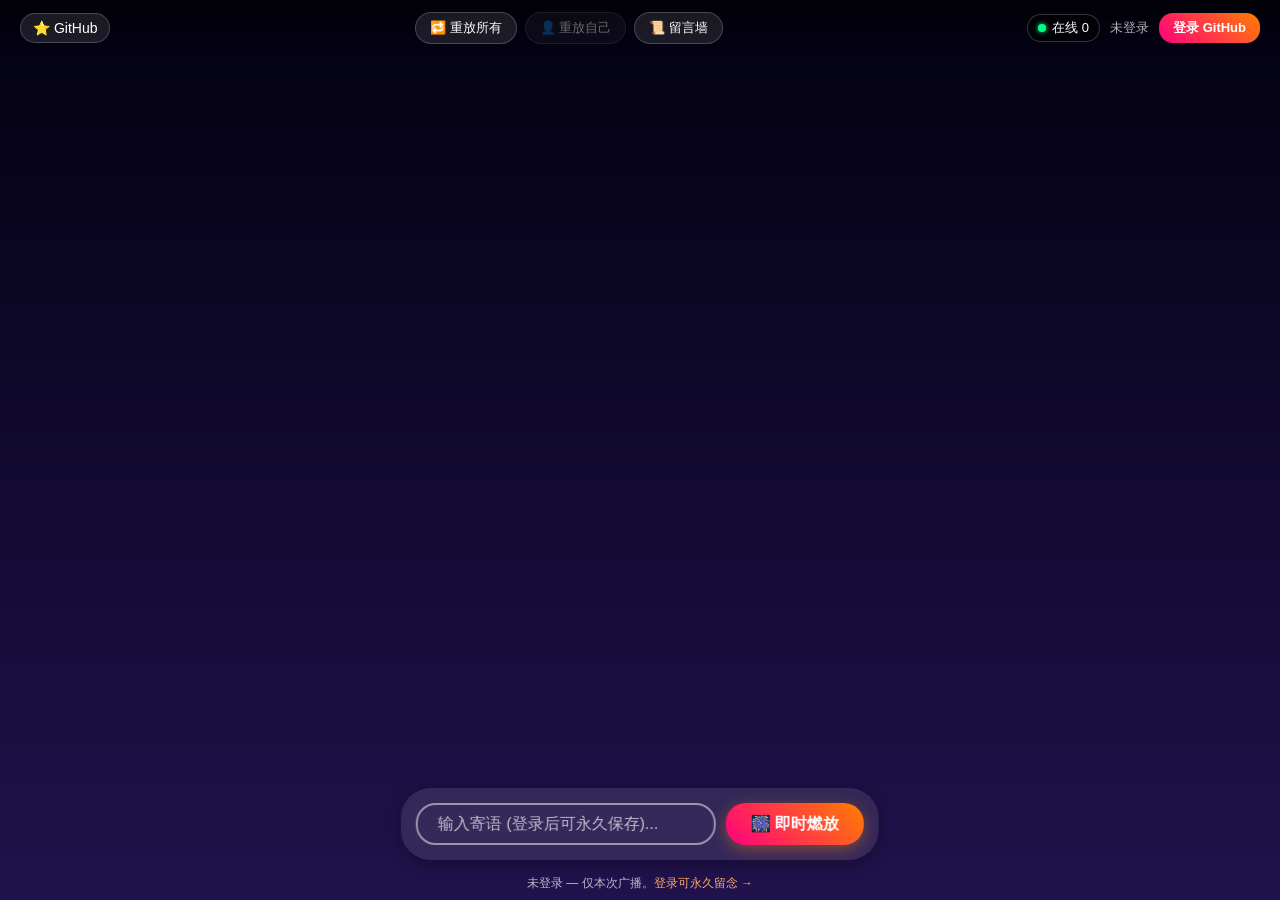
==== index.html @ 5a6f4d6c "feat: initial release — 🎆 Firework Wall v1.0 实时全网投屏的寄语烟花墙，基于 Supabase 一站式架构（零自建后端）。  核心特性： - 文字烟花动画引" ====
<!DOCTYPE html>
<html lang="zh-CN">
<head>
  <meta charset="UTF-8">
  <meta name="viewport" content="width=device-width, initial-scale=1.0">
  <title>🎆 烟花寄语墙 | Firework Wall</title>
  <meta name="description" content="实时全网投屏的寄语烟花墙 — 输入文字，绽放成烟花，与所有在线访客同框。基于 Supabase 一站式架构，零后端运维。">
  <link rel="icon" href="data:image/svg+xml,%3Csvg xmlns='http://www.w3.org/2000/svg' viewBox='0 0 100 100'%3E%3Ctext y='.9em' font-size='90'%3E%F0%9F%8E%86%3C/text%3E%3C/svg%3E">
  <link rel="stylesheet" href="./style.css">
</head>
<body>
  <div id="sky"></div>
  <canvas id="fireworksCanvas"></canvas>
  <canvas id="textCanvas"></canvas>

  <!-- 顶部按钮区 -->
  <header class="top-bar">
    <a href="https://github.com/lililib/firework-wall" class="back-home" target="_blank" rel="noopener" title="GitHub Repository">⭐ GitHub</a>
    <div class="action-group">
      <button id="replayAllBtn" class="btn-ghost" title="重放所有人的寄语">🔁 重放所有</button>
      <button id="replayMineBtn" class="btn-ghost" title="登录后可见" disabled>👤 重放自己</button>
      <button id="wallBtn" class="btn-ghost" title="留言墙">📜 留言墙</button>
    </div>
    <div class="user-area">
      <div id="onlineCountWrap">
        <span class="dot"></span>
        <span>在线 <span id="onlineCount">0</span></span>
      </div>
      <div id="loginStatus"><span class="muted">未登录</span></div>
      <button id="loginBtn" class="btn-primary-sm" data-action="login">登录 GitHub</button>
    </div>
  </header>

  <!-- 底部输入 UI -->
  <div id="ui-container">
    <input type="text" id="messageInput" placeholder="输入寄语 (登录后可永久保存)..." maxlength="10" autocomplete="off">
    <button id="launchBtn">🎆 即时燃放</button>
  </div>
  <p id="hint">未登录 — 仅本次广播。<a href="javascript:document.getElementById('loginBtn').click()">登录可永久留念 →</a></p>

  <!-- 留言墙抽屉 -->
  <aside id="messageWall" class="drawer" aria-hidden="true">
    <header class="drawer-header">
      <h2>📜 留言墙</h2>
      <button id="drawerCloseBtn" class="close-btn" aria-label="关闭">×</button>
    </header>
    <ul id="drawerList" class="drawer-list">
      <li class="loading">加载中...</li>
    </ul>
  </aside>

  <!-- Toast 提示 -->
  <div id="toast" role="status" aria-live="polite"></div>

  <script type="module" src="./main.js"></script>
</body>
</html>
---- style.css ----
/* ============================================================
   烟花寄语墙 - 全屏沉浸式样式
   ============================================================ */

:root {
  --bg-overlay: rgba(255, 255, 255, 0.1);
  --bg-overlay-strong: rgba(0, 0, 0, 0.5);
  --border-soft: rgba(255, 255, 255, 0.2);
  --text-soft: rgba(255, 255, 255, 0.7);
  --shadow-glow: 0 4px 15px rgba(0, 0, 0, 0.3);
  --primary-grad: linear-gradient(45deg, #ff007f, #ff7f00);
}

* { box-sizing: border-box; }

body, html {
  margin: 0;
  padding: 0;
  width: 100%;
  height: 100%;
  overflow: hidden;
  background-color: #000;
  font-family: 'Microsoft YaHei', -apple-system, BlinkMacSystemFont, 'PingFang SC', sans-serif;
  color: #fff;
}

/* 渐变夜空背景 */
#sky {
  position: fixed;
  top: 0; left: 0;
  width: 100%; height: 100%;
  background: linear-gradient(to bottom, #020111 0%, #20124c 100%);
  z-index: 1;
}

/* 烟花画布 */
#fireworksCanvas {
  position: fixed;
  top: 0; left: 0;
  width: 100%; height: 100%;
  z-index: 2;
}

#textCanvas { display: none; }

/* ===== 顶部按钮栏 ===== */
.top-bar {
  position: fixed;
  top: 0; left: 0; right: 0;
  z-index: 10;
  display: flex;
  align-items: center;
  justify-content: space-between;
  gap: 12px;
  padding: 12px 20px;
  background: linear-gradient(to bottom, rgba(0, 0, 0, 0.6), transparent);
}

.back-home {
  color: #fff;
  text-decoration: none;
  font-size: 14px;
  padding: 6px 12px;
  border-radius: 16px;
  background: var(--bg-overlay);
  border: 1px solid var(--border-soft);
  transition: background 0.2s;
}
.back-home:hover { background: rgba(255, 255, 255, 0.2); }

.action-group {
  display: flex;
  gap: 8px;
}

.btn-ghost {
  padding: 6px 14px;
  border-radius: 16px;
  background: var(--bg-overlay);
  color: #fff;
  border: 1px solid var(--border-soft);
  font-size: 13px;
  cursor: pointer;
  transition: background 0.2s, transform 0.1s;
  backdrop-filter: blur(4px);
  -webkit-backdrop-filter: blur(4px);
}
.btn-ghost:hover:not([disabled]) {
  background: rgba(255, 255, 255, 0.2);
  transform: translateY(-1px);
}
.btn-ghost[disabled] {
  opacity: 0.4;
  cursor: not-allowed;
}

.user-area {
  display: flex;
  align-items: center;
  gap: 10px;
  font-size: 13px;
}

#onlineCountWrap {
  display: flex;
  align-items: center;
  gap: 6px;
  padding: 4px 10px;
  background: var(--bg-overlay-strong);
  border-radius: 14px;
  border: 1px solid var(--border-soft);
}

.dot {
  width: 8px; height: 8px;
  background-color: #00ff88;
  border-radius: 50%;
  box-shadow: 0 0 5px #00ff88;
  animation: pulse 1.5s infinite;
}

@keyframes pulse {
  0% { transform: scale(1); opacity: 1; }
  50% { transform: scale(1.5); opacity: 0.5; }
  100% { transform: scale(1); opacity: 1; }
}

#loginStatus {
  display: flex;
  align-items: center;
  gap: 6px;
}

#loginStatus .avatar {
  width: 24px; height: 24px;
  border-radius: 50%;
  border: 1px solid var(--border-soft);
}

.muted { color: var(--text-soft); }

.btn-primary-sm {
  padding: 6px 14px;
  border-radius: 14px;
  background: var(--primary-grad);
  color: white;
  border: none;
  font-size: 13px;
  font-weight: bold;
  cursor: pointer;
  transition: transform 0.2s, box-shadow 0.2s;
}
.btn-primary-sm:hover {
  transform: translateY(-1px);
  box-shadow: 0 4px 12px rgba(255, 127, 0, 0.4);
}

/* ===== 底部输入 UI ===== */
#ui-container {
  position: fixed;
  bottom: 40px;
  left: 50%;
  transform: translateX(-50%);
  z-index: 3;
  display: flex;
  gap: 10px;
  background: var(--bg-overlay);
  padding: 15px;
  border-radius: 30px;
  backdrop-filter: blur(8px);
  -webkit-backdrop-filter: blur(8px);
  box-shadow: var(--shadow-glow);
}

#messageInput {
  width: 300px;
  padding: 10px 20px;
  border: 2px solid rgba(255, 255, 255, 0.5);
  border-radius: 20px;
  background: transparent;
  color: #fff;
  font-size: 16px;
  outline: none;
  transition: all 0.3s ease;
}
#messageInput:focus {
  border-color: #fff;
  background: rgba(255, 255, 255, 0.2);
}
#messageInput::placeholder { color: var(--text-soft); }

#launchBtn {
  padding: 10px 25px;
  border: none;
  border-radius: 20px;
  background: var(--primary-grad);
  color: white;
  font-size: 16px;
  font-weight: bold;
  cursor: pointer;
  transition: transform 0.2s, box-shadow 0.2s;
  box-shadow: 0 4px 15px rgba(255, 127, 0, 0.4);
  white-space: nowrap;
}
#launchBtn:hover {
  transform: translateY(-2px);
  box-shadow: 0 6px 20px rgba(255, 127, 0, 0.6);
}
#launchBtn:active { transform: translateY(1px); }

#hint {
  position: fixed;
  bottom: 8px;
  left: 50%;
  transform: translateX(-50%);
  z-index: 3;
  font-size: 12px;
  color: var(--text-soft);
  margin: 0;
}
#hint a {
  color: #ffaa66;
  text-decoration: none;
}
#hint a:hover { text-decoration: underline; }

/* ===== 留言墙抽屉 ===== */
.drawer {
  position: fixed;
  top: 0;
  right: 0;
  width: 380px;
  max-width: 90vw;
  height: 100%;
  z-index: 20;
  background: rgba(10, 10, 30, 0.95);
  backdrop-filter: blur(12px);
  -webkit-backdrop-filter: blur(12px);
  border-left: 1px solid var(--border-soft);
  transform: translateX(100%);
  transition: transform 0.3s ease;
  display: flex;
  flex-direction: column;
}
.drawer.open { transform: translateX(0); }

.drawer-header {
  display: flex;
  align-items: center;
  justify-content: space-between;
  padding: 16px 20px;
  border-bottom: 1px solid var(--border-soft);
}
.drawer-header h2 {
  margin: 0;
  font-size: 18px;
}
.close-btn {
  background: transparent;
  border: none;
  color: #fff;
  font-size: 28px;
  cursor: pointer;
  line-height: 1;
  padding: 0 8px;
}
.close-btn:hover { color: #ffaa66; }

.drawer-list {
  flex: 1;
  overflow-y: auto;
  list-style: none;
  margin: 0;
  padding: 12px;
}
.drawer-list li {
  display: grid;
  grid-template-columns: 36px 1fr;
  grid-template-rows: auto auto;
  gap: 4px 12px;
  padding: 12px;
  border-radius: 10px;
  margin-bottom: 8px;
  background: rgba(255, 255, 255, 0.05);
  transition: background 0.2s;
}
.drawer-list li:hover { background: rgba(255, 255, 255, 0.1); }

.drawer-list .avatar {
  grid-row: 1 / 3;
  width: 36px;
  height: 36px;
  border-radius: 50%;
  border: 1px solid var(--border-soft);
}
.drawer-list .meta {
  display: flex;
  align-items: center;
  justify-content: space-between;
  font-size: 12px;
}
.drawer-list .username {
  font-weight: 600;
  color: #ffcc88;
}
.drawer-list time { color: var(--text-soft); }
.drawer-list .message {
  margin: 0;
  font-size: 14px;
  word-break: break-all;
}
.drawer-list .loading,
.drawer-list .empty {
  text-align: center;
  color: var(--text-soft);
  padding: 40px 12px;
  display: block;
  grid-template-columns: none;
  background: transparent;
}

/* 滚动条美化 */
.drawer-list::-webkit-scrollbar { width: 6px; }
.drawer-list::-webkit-scrollbar-track { background: transparent; }
.drawer-list::-webkit-scrollbar-thumb {
  background: rgba(255, 255, 255, 0.2);
  border-radius: 3px;
}

/* ===== Toast ===== */
#toast {
  position: fixed;
  bottom: 120px;
  left: 50%;
  transform: translateX(-50%) translateY(20px);
  z-index: 30;
  padding: 10px 20px;
  background: rgba(0, 0, 0, 0.85);
  color: #fff;
  border-radius: 20px;
  font-size: 14px;
  border: 1px solid var(--border-soft);
  opacity: 0;
  transition: opacity 0.3s, transform 0.3s;
  pointer-events: none;
}
#toast.show {
  opacity: 1;
  transform: translateX(-50%) translateY(0);
}

/* ===== 响应式 ===== */
@media (max-width: 768px) {
  .top-bar {
    flex-wrap: wrap;
    padding: 8px 10px;
    gap: 8px;
  }
  .action-group { order: 3; width: 100%; justify-content: center; }
  .btn-ghost { padding: 5px 10px; font-size: 12px; }
  #messageInput { width: 200px; font-size: 14px; padding: 8px 14px; }
  #launchBtn { padding: 8px 16px; font-size: 14px; }
  #ui-container { padding: 10px; bottom: 20px; }
  #hint { font-size: 11px; bottom: 4px; padding: 0 10px; text-align: center; }
  .drawer { width: 100%; }
}
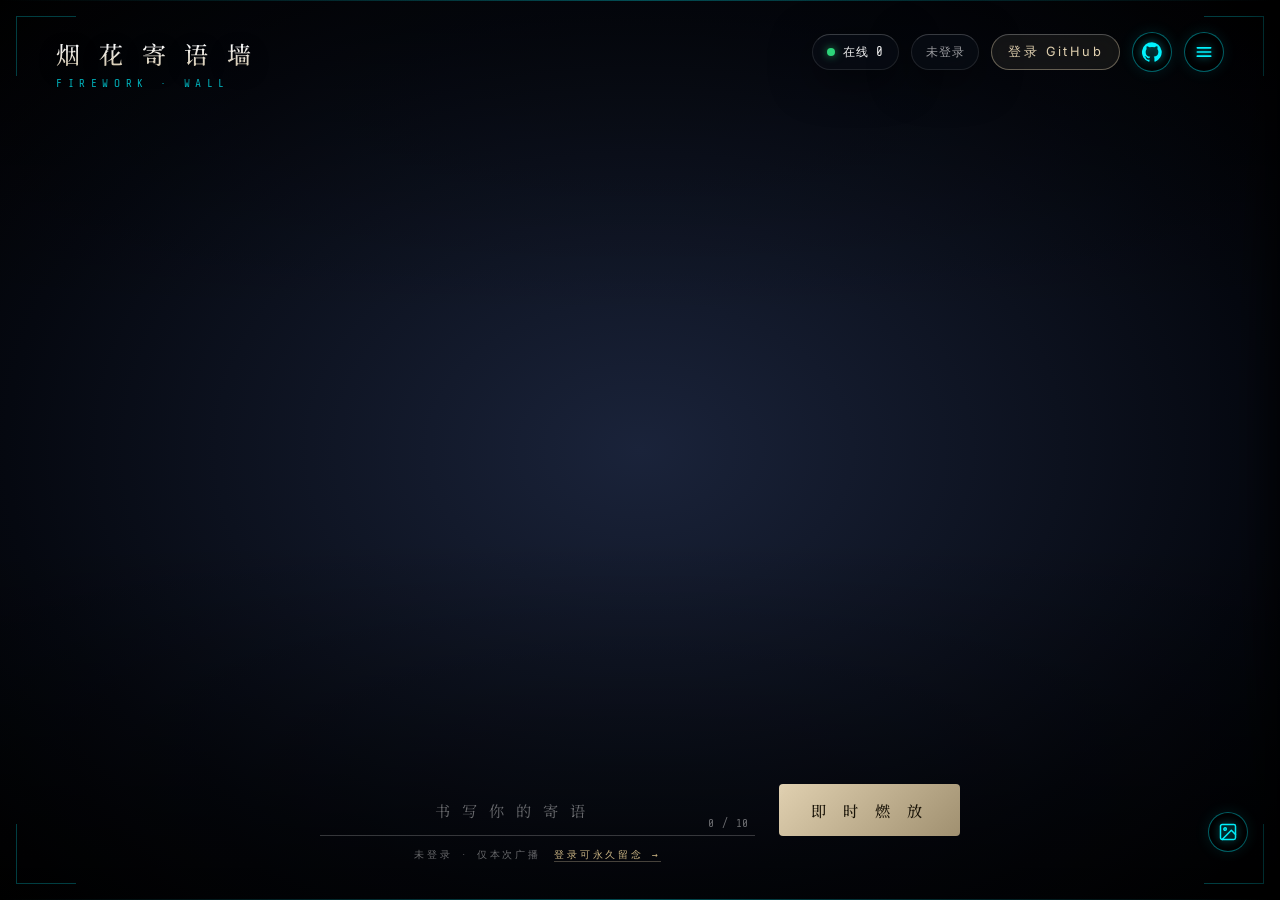
==== commit a440def3: "第二版 美化" ====
--- a/index.html
+++ b/index.html
@@ -3,54 +3,110 @@
 <head>
   <meta charset="UTF-8">
   <meta name="viewport" content="width=device-width, initial-scale=1.0">
-  <title>🎆 烟花寄语墙 | Firework Wall</title>
-  <meta name="description" content="实时全网投屏的寄语烟花墙 — 输入文字，绽放成烟花，与所有在线访客同框。基于 Supabase 一站式架构，零后端运维。">
-  <link rel="icon" href="data:image/svg+xml,%3Csvg xmlns='http://www.w3.org/2000/svg' viewBox='0 0 100 100'%3E%3Ctext y='.9em' font-size='90'%3E%F0%9F%8E%86%3C/text%3E%3C/svg%3E">
+  <title>烟花寄语墙 · Firework Wall</title>
+  <meta name="description" content="实时投屏的寄语烟花墙 — 输入文字，绽放成烟花，与所有访客同框。">
+  <link rel="icon" type="image/svg+xml" href="./favicon.svg">
+  <link rel="preconnect" href="https://fonts.googleapis.com">
+  <link rel="preconnect" href="https://fonts.gstatic.com" crossorigin>
   <link rel="stylesheet" href="./style.css">
 </head>
 <body>
+  <!-- ===== 背景层 ===== -->
   <div id="sky"></div>
   <canvas id="fireworksCanvas"></canvas>
   <canvas id="textCanvas"></canvas>
 
-  <!-- 顶部按钮区 -->
-  <header class="top-bar">
-    <a href="https://github.com/lililib/firework-wall" class="back-home" target="_blank" rel="noopener" title="GitHub Repository">⭐ GitHub</a>
-    <div class="action-group">
-      <button id="replayAllBtn" class="btn-ghost" title="重放所有人的寄语">🔁 重放所有</button>
-      <button id="replayMineBtn" class="btn-ghost" title="登录后可见" disabled>👤 重放自己</button>
-      <button id="wallBtn" class="btn-ghost" title="留言墙">📜 留言墙</button>
+  <!-- ===== HUD 装饰层（四角 L + 上下渐变细线） ===== -->
+  <div class="hud-layer">
+    <span class="hud-corner tl"></span>
+    <span class="hud-corner tr"></span>
+    <span class="hud-corner bl"></span>
+    <span class="hud-corner br"></span>
+  </div>
+
+  <!-- ===== 左上品牌 ===== -->
+  <div class="brand">
+    <h1 class="brand-title">烟 花 寄 语 墙</h1>
+    <p class="brand-sub">FIREWORK · WALL</p>
+  </div>
+
+  <!-- ===== 右上信息条 ===== -->
+  <div class="info-bar">
+    <div class="chip" id="onlineChip">
+      <span class="dot"></span>
+      <span>在线 <span id="onlineCount">0</span></span>
     </div>
-    <div class="user-area">
-      <div id="onlineCountWrap">
-        <span class="dot"></span>
-        <span>在线 <span id="onlineCount">0</span></span>
-      </div>
-      <div id="loginStatus"><span class="muted">未登录</span></div>
-      <button id="loginBtn" class="btn-primary-sm" data-action="login">登录 GitHub</button>
+    <div class="chip" id="loginChip">
+      <span class="muted">未登录</span>
     </div>
-  </header>
+    <button id="loginBtn" class="btn-login" data-action="login">登录 GitHub</button>
 
-  <!-- 底部输入 UI -->
-  <div id="ui-container">
-    <input type="text" id="messageInput" placeholder="输入寄语 (登录后可永久保存)..." maxlength="10" autocomplete="off">
-    <button id="launchBtn">🎆 即时燃放</button>
+    <!-- GitHub 仓库链接 -->
+    <a class="icon-btn" href="https://github.com/lililib/firework-wall" target="_blank" rel="noopener" title="GitHub Repository" aria-label="GitHub Repository">
+      <svg viewBox="0 0 24 24" fill="currentColor"><path d="M12 .3a12 12 0 0 0-3.8 23.4c.6.1.8-.3.8-.6v-2c-3.3.7-4-1.6-4-1.6-.6-1.4-1.4-1.8-1.4-1.8-1.1-.7.1-.7.1-.7 1.2.1 1.9 1.2 1.9 1.2 1.1 1.8 2.8 1.3 3.5 1 .1-.8.4-1.3.8-1.6-2.7-.3-5.5-1.3-5.5-6 0-1.3.5-2.4 1.2-3.2-.1-.3-.5-1.5.1-3.2 0 0 1-.3 3.3 1.2a11.5 11.5 0 0 1 6 0c2.3-1.5 3.3-1.2 3.3-1.2.7 1.7.2 2.9.1 3.2.8.8 1.2 1.9 1.2 3.2 0 4.6-2.8 5.6-5.5 5.9.4.4.8 1.1.8 2.2v3.3c0 .3.2.7.8.6A12 12 0 0 0 12 .3"/></svg>
+    </a>
+
+    <!-- 菜单按钮（展开 3 个操作） -->
+    <button class="icon-btn" id="menuBtn" aria-label="菜单" title="操作">
+      <svg viewBox="0 0 24 24" fill="none" stroke="currentColor" stroke-width="2" stroke-linecap="round">
+        <line x1="4" y1="7"  x2="20" y2="7"/>
+        <line x1="4" y1="12" x2="20" y2="12"/>
+        <line x1="4" y1="17" x2="20" y2="17"/>
+      </svg>
+    </button>
   </div>
-  <p id="hint">未登录 — 仅本次广播。<a href="javascript:document.getElementById('loginBtn').click()">登录可永久留念 →</a></p>
 
-  <!-- 留言墙抽屉 -->
+  <!-- ===== 操作下拉 ===== -->
+  <div class="action-menu" id="actionMenu" role="menu" aria-hidden="true">
+    <button id="replayAllBtn" type="button">
+      <svg class="menu-ico" viewBox="0 0 24 24" fill="none" stroke="currentColor" stroke-width="1.6" stroke-linecap="round" stroke-linejoin="round"><polyline points="1 4 1 10 7 10"/><polyline points="23 20 23 14 17 14"/><path d="M20.49 9A9 9 0 0 0 5.64 5.64L1 10m22 4l-4.64 4.36A9 9 0 0 1 3.51 15"/></svg>
+      <span>重放所有寄语</span>
+    </button>
+    <button id="replayMineBtn" type="button" disabled title="登录后可见">
+      <svg class="menu-ico" viewBox="0 0 24 24" fill="none" stroke="currentColor" stroke-width="1.6" stroke-linecap="round" stroke-linejoin="round"><path d="M20 21v-2a4 4 0 0 0-4-4H8a4 4 0 0 0-4 4v2"/><circle cx="12" cy="7" r="4"/></svg>
+      <span>重放自己的烟花</span>
+    </button>
+    <button id="wallBtn" type="button">
+      <svg class="menu-ico" viewBox="0 0 24 24" fill="none" stroke="currentColor" stroke-width="1.6" stroke-linecap="round" stroke-linejoin="round"><path d="M14 2H6a2 2 0 0 0-2 2v16a2 2 0 0 0 2 2h12a2 2 0 0 0 2-2V8z"/><polyline points="14 2 14 8 20 8"/><line x1="8" y1="13" x2="16" y2="13"/><line x1="8" y1="17" x2="16" y2="17"/></svg>
+      <span>留言墙</span>
+    </button>
+  </div>
+
+  <!-- ===== 底部输入区 ===== -->
+  <div class="input-zone">
+    <div class="elegant-input-wrap">
+      <input type="text" id="messageInput" class="elegant-input" placeholder="书 写 你 的 寄 语" maxlength="10" autocomplete="off">
+      <span class="input-counter" id="inputCounter">0 / 10</span>
+      <p class="input-hint" id="hint">未登录 · 仅本次广播　<a href="javascript:document.getElementById('loginBtn').click()">登录可永久留念 →</a></p>
+    </div>
+    <button id="launchBtn" class="btn-launch">即 时 燃 放</button>
+  </div>
+
+  <!-- ===== 右下角场景切换 Dock ===== -->
+  <div class="theme-dock-container">
+    <div class="theme-dock" id="themeDock" role="listbox" aria-label="场景切换"></div>
+    <button class="icon-btn" id="themeDockBtn" aria-label="切换场景" title="切换场景">
+      <svg viewBox="0 0 24 24" fill="none" stroke="currentColor" stroke-width="1.8" stroke-linecap="round" stroke-linejoin="round">
+        <rect x="3" y="3" width="18" height="18" rx="2" ry="2"/>
+        <circle cx="8.5" cy="8.5" r="1.5"/>
+        <polyline points="21 15 16 10 5 21"/>
+      </svg>
+    </button>
+  </div>
+
+  <!-- ===== 留言墙抽屉 ===== -->
   <aside id="messageWall" class="drawer" aria-hidden="true">
     <header class="drawer-header">
-      <h2>📜 留言墙</h2>
+      <h2>留 言 墙</h2>
       <button id="drawerCloseBtn" class="close-btn" aria-label="关闭">×</button>
     </header>
     <ul id="drawerList" class="drawer-list">
-      <li class="loading">加载中...</li>
+      <li class="loading">加 载 中</li>
     </ul>
   </aside>
 
-  <!-- Toast 提示 -->
-  <div id="toast" role="status" aria-live="polite"></div>
+  <!-- ===== Toast ===== -->
+  <div id="toast" class="toast" role="status" aria-live="polite"></div>
 
   <script type="module" src="./main.js"></script>
 </body>
--- a/style.css
+++ b/style.css
@@ -1,366 +1,747 @@
 /* ============================================================
-   烟花寄语墙 - 全屏沉浸式样式
+   烟花寄语墙 · 双色系视觉规格（金 #e0d0b0 / 霓虹青 #00f3ff）
+   - KISS：单一全局变量层 + 单一缓动曲线
+   - DRY：玻璃拟态、按钮、输入框统一公式
+   - 字体：Noto Serif SC（典雅） + Inter（UI） + Share Tech Mono（HUD）
    ============================================================ */
 
+@import url('https://fonts.googleapis.com/css2?family=Inter:wght@300;400;500&family=Noto+Serif+SC:wght@300;400;500;700&family=Share+Tech+Mono&display=swap');
+
+/* ---------- Design Tokens ---------- */
 :root {
-  --bg-overlay: rgba(255, 255, 255, 0.1);
-  --bg-overlay-strong: rgba(0, 0, 0, 0.5);
-  --border-soft: rgba(255, 255, 255, 0.2);
-  --text-soft: rgba(255, 255, 255, 0.7);
-  --shadow-glow: 0 4px 15px rgba(0, 0, 0, 0.3);
-  --primary-grad: linear-gradient(45deg, #ff007f, #ff7f00);
+  /* 背景色阶 */
+  --bg-base:        #000;
+  --bg-deep:        #050810;
+  --bg-cyber:       #020b14;
+  --bg-panel:       rgba(8, 12, 20, 0.75);
+  --bg-panel-solid: #0a0f19;
+
+  /* 金色（仪式 / 信息层） */
+  --gold-1:   #fff;
+  --gold-2:   #e0d0b0;
+  --gold-3:   #cbb584;
+  --gold-4:   #a09070;
+  --gold-glow: rgba(224, 208, 176, 0.4);
+  --gold-soft: rgba(224, 208, 176, 0.1);
+
+  /* 霓虹青（科技 / HUD 层） */
+  --cyan:      #00f3ff;
+  --cyan-glow: rgba(0, 243, 255, 0.4);
+  --cyan-soft: rgba(0, 243, 255, 0.1);
+
+  /* 文字层级 */
+  --text-1: rgba(255, 255, 255, 0.95);
+  --text-2: rgba(255, 255, 255, 0.6);
+  --text-3: rgba(255, 255, 255, 0.4);
+
+  /* 边框 */
+  --border-1: rgba(255, 255, 255, 0.2);
+  --border-2: rgba(255, 255, 255, 0.1);
+
+  /* 阴影 */
+  --shadow-base: 0 10px 40px rgba(0, 0, 0, 0.5);
+  --shadow-deep: 0 20px 50px rgba(0, 0, 0, 0.8);
+
+  /* 缓动 */
+  --ease: cubic-bezier(0.25, 0.8, 0.25, 1);
+
+  /* 字体 */
+  --font-serif: 'Noto Serif SC', 'PingFang SC', 'Microsoft YaHei', serif;
+  --font-sans:  'Inter', 'PingFang SC', 'Microsoft YaHei', sans-serif;
+  --font-mono:  'Share Tech Mono', ui-monospace, monospace;
 }
 
 * { box-sizing: border-box; }
 
-body, html {
+html, body {
   margin: 0;
   padding: 0;
   width: 100%;
   height: 100%;
   overflow: hidden;
-  background-color: #000;
-  font-family: 'Microsoft YaHei', -apple-system, BlinkMacSystemFont, 'PingFang SC', sans-serif;
+  background: var(--bg-base);
+  color: var(--text-1);
+  font-family: var(--font-sans);
+  -webkit-font-smoothing: antialiased;
+  -moz-osx-font-smoothing: grayscale;
+}
+
+/* ---------- 背景层（场景切换） ---------- */
+#sky {
+  position: fixed;
+  inset: 0;
+  z-index: 1;
+  background: radial-gradient(ellipse at center, #1a233a 0%, #050810 70%, #000 100%);
+  background-size: cover;
+  background-position: center;
+  transition: background-image 0.8s var(--ease), opacity 0.8s var(--ease);
+}
+#sky.scene-image {
+  background-size: cover;
+  background-repeat: no-repeat;
+  /* 与云上花火一致：底部对齐，保留下半部（楼房 / 地面 / 海面 / 雪原） */
+  background-position: center bottom;
+}
+#sky::after {
+  content: '';
+  position: absolute;
+  inset: 0;
+  background: linear-gradient(180deg, rgba(0,0,0,0.35) 0%, rgba(0,0,0,0) 35%, rgba(0,0,0,0) 60%, rgba(0,0,0,0.55) 100%);
+  pointer-events: none;
+}
+
+#fireworksCanvas {
+  position: fixed;
+  inset: 0;
+  width: 100%;
+  height: 100%;
+  z-index: 2;
+}
+#textCanvas { display: none; }
+
+/* ---------- HUD 装饰层（四角 L + 上下渐变细线） ---------- */
+.hud-layer {
+  position: fixed;
+  inset: 0;
+  z-index: 3;
+  pointer-events: none;
+}
+.hud-layer::before,
+.hud-layer::after {
+  content: '';
+  position: absolute;
+  left: 0;
+  right: 0;
+  height: 1px;
+  background: linear-gradient(90deg, transparent, rgba(0, 243, 255, 0.3), transparent);
+}
+.hud-layer::before { top: 0; }
+.hud-layer::after  { bottom: 0; }
+
+.hud-corner {
+  position: absolute;
+  width: 60px;
+  height: 60px;
+  border: 1.5px solid rgba(0, 243, 255, 0.25);
+}
+.hud-corner.tl { top: 16px; left: 16px;    border-right: none; border-bottom: none; }
+.hud-corner.tr { top: 16px; right: 16px;   border-left:  none; border-bottom: none; }
+.hud-corner.bl { bottom: 16px; left: 16px; border-right: none; border-top:    none; }
+.hud-corner.br { bottom: 16px; right: 16px;border-left:  none; border-top:    none; }
+
+/* ---------- 顶部品牌（左上） ---------- */
+.brand {
+  position: fixed;
+  top: 36px;
+  left: 56px;
+  z-index: 5;
+  pointer-events: none;
+  user-select: none;
+  animation: fadeUp 0.8s var(--ease) both;
+}
+.brand-title {
+  margin: 0;
+  font-family: var(--font-serif);
+  font-weight: 500;
+  font-size: 1.5rem;
+  letter-spacing: 0.4rem;
+  background: linear-gradient(180deg, #fff 30%, var(--gold-2));
+  -webkit-background-clip: text;
+  background-clip: text;
+  color: transparent;
+  text-shadow: 0 6px 20px rgba(0,0,0,0.4);
+}
+.brand-sub {
+  margin: 6px 0 0;
+  font-family: var(--font-mono);
+  font-size: 0.7rem;
+  letter-spacing: 0.35rem;
+  color: rgba(0, 243, 255, 0.7);
+  text-transform: uppercase;
+}
+
+/* ---------- 右上信息条 ---------- */
+.info-bar {
+  position: fixed;
+  top: 32px;
+  right: 56px;
+  z-index: 5;
+  display: flex;
+  align-items: center;
+  gap: 12px;
+  animation: fadeUp 0.8s 0.2s var(--ease) both;
+}
+
+.chip {
+  display: inline-flex;
+  align-items: center;
+  gap: 8px;
+  height: 36px;
+  padding: 0 14px;
+  background: var(--bg-panel);
+  border: 1px solid var(--border-2);
+  border-top-color: var(--border-1);
+  border-radius: 18px;
+  backdrop-filter: blur(12px);
+  -webkit-backdrop-filter: blur(12px);
+  font-family: var(--font-mono);
+  font-size: 0.78rem;
+  color: var(--text-1);
+  letter-spacing: 0.05rem;
+  box-shadow: var(--shadow-base);
+}
+.chip.is-hidden { display: none; }
+
+.chip .dot {
+  width: 8px;
+  height: 8px;
+  border-radius: 50%;
+  background: #2dd47a;
+  box-shadow: 0 0 8px rgba(45, 212, 122, 0.7);
+  animation: blink 2s infinite;
+}
+
+.chip .avatar {
+  width: 22px;
+  height: 22px;
+  border-radius: 50%;
+  border: 1px solid var(--gold-glow);
+  object-fit: cover;
+}
+
+.chip .muted { color: var(--text-2); }
+
+/* 通用圆形按钮（信息条右端 / 抽屉触发 / 主题切换） */
+.icon-btn {
+  width: 40px;
+  height: 40px;
+  border-radius: 50%;
+  background: rgba(0, 0, 0, 0.55);
+  border: 1px solid rgba(0, 243, 255, 0.4);
+  color: var(--cyan);
+  cursor: pointer;
+  display: inline-flex;
+  align-items: center;
+  justify-content: center;
+  backdrop-filter: blur(10px);
+  -webkit-backdrop-filter: blur(10px);
+  box-shadow: 0 0 15px rgba(0, 243, 255, 0.1);
+  transition: all 0.4s var(--ease);
+}
+.icon-btn svg {
+  width: 20px;
+  height: 20px;
+  filter: drop-shadow(0 0 4px rgba(0, 243, 255, 0.6));
+  transition: transform 0.4s var(--ease);
+}
+.icon-btn:hover {
+  transform: scale(1.08);
+  background: rgba(0, 243, 255, 0.15);
+  box-shadow: 0 0 25px rgba(0, 243, 255, 0.4);
+}
+.icon-btn.is-active {
+  background: var(--cyan);
+  color: #000;
+  box-shadow: 0 0 30px rgba(0, 243, 255, 0.6);
+}
+.icon-btn.is-active svg {
+  transform: rotate(180deg);
+  filter: none;
+}
+
+/* 登录按钮（金色文字按钮） */
+.btn-login {
+  height: 36px;
+  padding: 0 16px;
+  border: 1px solid var(--gold-glow);
+  border-top-color: rgba(255, 255, 255, 0.25);
+  border-radius: 18px;
+  background: rgba(224, 208, 176, 0.08);
+  color: var(--gold-2);
+  font-family: var(--font-sans);
+  font-size: 0.8rem;
+  letter-spacing: 0.15rem;
+  cursor: pointer;
+  backdrop-filter: blur(12px);
+  -webkit-backdrop-filter: blur(12px);
+  transition: all 0.4s var(--ease);
+}
+.btn-login:hover {
+  transform: translateY(-2px);
+  background: rgba(224, 208, 176, 0.18);
+  box-shadow: 0 8px 25px rgba(224, 208, 176, 0.25);
   color: #fff;
 }
 
-/* 渐变夜空背景 */
-#sky {
-  position: fixed;
-  top: 0; left: 0;
-  width: 100%; height: 100%;
-  background: linear-gradient(to bottom, #020111 0%, #20124c 100%);
-  z-index: 1;
-}
-
-/* 烟花画布 */
-#fireworksCanvas {
-  position: fixed;
-  top: 0; left: 0;
-  width: 100%; height: 100%;
-  z-index: 2;
-}
-
-#textCanvas { display: none; }
-
-/* ===== 顶部按钮栏 ===== */
-.top-bar {
-  position: fixed;
-  top: 0; left: 0; right: 0;
-  z-index: 10;
+/* ---------- 右侧抽屉触发（菜单按钮悬浮在 info-bar 中） ---------- */
+
+/* ---------- 操作下拉（点击菜单按钮展开） ---------- */
+.action-menu {
+  position: fixed;
+  top: 84px;
+  right: 56px;
+  z-index: 6;
+  display: flex;
+  flex-direction: column;
+  gap: 8px;
+  padding: 10px;
+  min-width: 200px;
+  background: var(--bg-panel);
+  border: 1px solid var(--border-2);
+  border-top-color: var(--border-1);
+  border-radius: 14px;
+  backdrop-filter: blur(16px);
+  -webkit-backdrop-filter: blur(16px);
+  box-shadow: var(--shadow-deep);
+  opacity: 0;
+  transform: translateY(-8px) scale(0.97);
+  transform-origin: top right;
+  pointer-events: none;
+  transition: all 0.3s var(--ease);
+}
+.action-menu.open {
+  opacity: 1;
+  transform: translateY(0) scale(1);
+  pointer-events: auto;
+}
+.action-menu button {
+  display: flex;
+  align-items: center;
+  gap: 10px;
+  width: 100%;
+  padding: 10px 12px;
+  border: 1px solid transparent;
+  border-radius: 8px;
+  background: transparent;
+  color: var(--text-1);
+  font-family: var(--font-sans);
+  font-size: 0.85rem;
+  text-align: left;
+  cursor: pointer;
+  transition: all 0.25s var(--ease);
+}
+.action-menu button:hover:not([disabled]) {
+  background: var(--gold-soft);
+  border-color: var(--gold-glow);
+  padding-left: 16px;
+  color: var(--gold-2);
+}
+.action-menu button[disabled] {
+  opacity: 0.35;
+  cursor: not-allowed;
+}
+.action-menu button .menu-ico {
+  width: 16px;
+  height: 16px;
+  flex-shrink: 0;
+  opacity: 0.85;
+}
+
+/* ---------- 底部输入区（elegant-input） ---------- */
+.input-zone {
+  position: fixed;
+  left: 50%;
+  bottom: 64px;
+  z-index: 5;
+  transform: translateX(-50%);
+  display: flex;
+  align-items: flex-end;
+  gap: 24px;
+  width: min(640px, 92vw);
+  /* 注意：使用专属 keyframes 保留 translateX(-50%)，否则会被 fadeUp 覆盖 */
+  animation: fadeUpCentered 0.8s 0.4s var(--ease) both;
+}
+
+.elegant-input-wrap {
+  flex: 1;
+  position: relative;
+}
+.elegant-input {
+  width: 100%;
+  height: 52px;
+  padding: 0 56px 0 4px;
+  border: none;
+  border-bottom: 1px solid var(--border-1);
+  background: transparent;
+  color: var(--text-1);
+  font-family: var(--font-serif);
+  font-size: 1.1rem;
+  letter-spacing: 0.15rem;
+  text-align: center;
+  outline: none;
+  transition: border-color 0.4s var(--ease);
+}
+.elegant-input::placeholder {
+  color: var(--text-3);
+  letter-spacing: 0.25rem;
+  font-size: 0.95rem;
+}
+.elegant-input:focus { border-bottom-color: var(--gold-2); }
+
+.input-counter {
+  position: absolute;
+  right: 6px;
+  bottom: 6px;
+  font-family: var(--font-mono);
+  font-size: 0.7rem;
+  color: var(--text-3);
+  letter-spacing: 0.05rem;
+  pointer-events: none;
+}
+.elegant-input:focus + .input-counter { color: var(--gold-3); }
+
+.btn-launch {
+  position: relative;
+  height: 52px;
+  padding: 0 32px;
+  border: none;
+  border-radius: 4px;
+  background: linear-gradient(135deg, var(--gold-2) 0%, var(--gold-4) 100%);
+  color: #1a1408;
+  font-family: var(--font-serif);
+  font-weight: 500;
+  font-size: 0.95rem;
+  letter-spacing: 0.4rem;
+  cursor: pointer;
+  overflow: hidden;
+  transition: all 0.4s var(--ease);
+}
+.btn-launch::before {
+  content: '';
+  position: absolute;
+  top: 0;
+  left: -100%;
+  width: 100%;
+  height: 100%;
+  background: linear-gradient(90deg, transparent, rgba(255,255,255,0.4), transparent);
+  transform: skewX(-20deg);
+  animation: shine 6s infinite;
+}
+.btn-launch:hover {
+  transform: translateY(-2px);
+  box-shadow: 0 10px 30px rgba(224, 208, 176, 0.4);
+}
+.btn-launch:active { transform: translateY(0); }
+
+/* 提示文字：放在 input-wrap 内 absolute 定位，自然居中于输入框（而非整个 input-zone） */
+.input-hint {
+  position: absolute;
+  top: 100%;
+  left: 0;
+  right: 0;
+  margin: 12px 0 0;
+  text-align: center;
+  font-family: var(--font-mono);
+  font-size: 0.62rem;
+  letter-spacing: 0.18rem;
+  color: var(--text-3);
+  pointer-events: none;
+}
+.input-hint a {
+  color: var(--gold-3);
+  text-decoration: none;
+  border-bottom: 1px solid rgba(224, 208, 176, 0.3);
+  padding-bottom: 1px;
+  transition: color 0.3s var(--ease);
+  pointer-events: auto;
+}
+.input-hint a:hover { color: var(--gold-1); border-bottom-color: var(--gold-2); }
+
+/* ---------- 右下场景切换 Dock ---------- */
+.theme-dock-container {
+  position: fixed;
+  right: 32px;
+  bottom: 48px;
+  z-index: 6;
+  display: flex;
+  flex-direction: column;
+  align-items: flex-end;
+  gap: 14px;
+  /* 容器自身对点击透明，避免其 bounding box（含隐藏的 dock 占位）覆盖 input-zone 时拦截事件 */
+  pointer-events: none;
+}
+.theme-dock-container > .icon-btn {
+  pointer-events: auto;
+}
+
+.theme-dock {
+  display: flex;
+  gap: 10px;
+  padding: 12px;
+  background: rgba(8, 12, 20, 0.75);
+  border: 1px solid var(--border-2);
+  border-top-color: var(--border-1);
+  border-radius: 16px;
+  backdrop-filter: blur(16px);
+  -webkit-backdrop-filter: blur(16px);
+  box-shadow: var(--shadow-deep);
+  max-width: min(640px, 80vw);
+  overflow-x: auto;
+  scrollbar-width: none;
+  opacity: 0;
+  transform: translateY(8px) scale(0.97);
+  transform-origin: bottom right;
+  pointer-events: none;
+  transition: all 0.4s var(--ease);
+}
+.theme-dock::-webkit-scrollbar { display: none; }
+.theme-dock.open {
+  opacity: 1;
+  transform: translateY(0) scale(1);
+  pointer-events: auto;
+}
+
+.theme-thumb {
+  position: relative;
+  flex: 0 0 auto;
+  width: 64px;
+  height: 80px;
+  border-radius: 12px;
+  cursor: pointer;
+  display: flex;
+  flex-direction: column;
+  align-items: center;
+  gap: 6px;
+  transition: transform 0.3s var(--ease);
+}
+.thumb-preview {
+  width: 64px;
+  height: 64px;
+  border-radius: 12px;
+  background-size: cover;
+  background-position: center;
+  border: 2px solid rgba(255, 255, 255, 0.2);
+  transition: all 0.3s var(--ease);
+}
+.theme-thumb:hover { transform: translateY(-3px); }
+.theme-thumb:hover .thumb-preview {
+  border-color: var(--cyan);
+  box-shadow: 0 8px 20px rgba(0, 243, 255, 0.3);
+}
+.theme-thumb.is-active .thumb-preview {
+  border-color: var(--cyan);
+  box-shadow: 0 0 0 2px rgba(0, 243, 255, 0.5), 0 8px 20px rgba(0, 243, 255, 0.3);
+}
+.thumb-label {
+  font-family: var(--font-mono);
+  font-size: 0.65rem;
+  letter-spacing: 0.1rem;
+  color: var(--text-2);
+  white-space: nowrap;
+  transition: color 0.3s var(--ease);
+}
+.theme-thumb.is-active .thumb-label {
+  color: var(--cyan);
+  text-shadow: 0 0 8px rgba(0, 243, 255, 0.6);
+}
+
+/* ---------- 留言墙抽屉 ---------- */
+.drawer {
+  position: fixed;
+  top: 0;
+  right: 0;
+  width: 420px;
+  max-width: 92vw;
+  height: 100%;
+  z-index: 20;
+  background: rgba(10, 15, 25, 0.95);
+  border-left: 1px solid var(--gold-glow);
+  backdrop-filter: blur(18px);
+  -webkit-backdrop-filter: blur(18px);
+  box-shadow: -10px 0 40px rgba(0, 0, 0, 0.8);
+  transform: translateX(100%);
+  transition: transform 0.45s var(--ease);
+  display: flex;
+  flex-direction: column;
+}
+.drawer.open { transform: translateX(0); }
+
+.drawer-header {
   display: flex;
   align-items: center;
   justify-content: space-between;
-  gap: 12px;
-  padding: 12px 20px;
-  background: linear-gradient(to bottom, rgba(0, 0, 0, 0.6), transparent);
-}
-
-.back-home {
-  color: #fff;
-  text-decoration: none;
-  font-size: 14px;
-  padding: 6px 12px;
-  border-radius: 16px;
-  background: var(--bg-overlay);
-  border: 1px solid var(--border-soft);
-  transition: background 0.2s;
-}
-.back-home:hover { background: rgba(255, 255, 255, 0.2); }
-
-.action-group {
-  display: flex;
-  gap: 8px;
-}
-
-.btn-ghost {
-  padding: 6px 14px;
-  border-radius: 16px;
-  background: var(--bg-overlay);
-  color: #fff;
-  border: 1px solid var(--border-soft);
-  font-size: 13px;
-  cursor: pointer;
-  transition: background 0.2s, transform 0.1s;
-  backdrop-filter: blur(4px);
-  -webkit-backdrop-filter: blur(4px);
-}
-.btn-ghost:hover:not([disabled]) {
-  background: rgba(255, 255, 255, 0.2);
-  transform: translateY(-1px);
-}
-.btn-ghost[disabled] {
-  opacity: 0.4;
-  cursor: not-allowed;
-}
-
-.user-area {
-  display: flex;
-  align-items: center;
-  gap: 10px;
-  font-size: 13px;
-}
-
-#onlineCountWrap {
-  display: flex;
-  align-items: center;
-  gap: 6px;
-  padding: 4px 10px;
-  background: var(--bg-overlay-strong);
-  border-radius: 14px;
-  border: 1px solid var(--border-soft);
-}
-
-.dot {
-  width: 8px; height: 8px;
-  background-color: #00ff88;
-  border-radius: 50%;
-  box-shadow: 0 0 5px #00ff88;
-  animation: pulse 1.5s infinite;
-}
-
-@keyframes pulse {
-  0% { transform: scale(1); opacity: 1; }
-  50% { transform: scale(1.5); opacity: 0.5; }
-  100% { transform: scale(1); opacity: 1; }
-}
-
-#loginStatus {
-  display: flex;
-  align-items: center;
-  gap: 6px;
-}
-
-#loginStatus .avatar {
-  width: 24px; height: 24px;
-  border-radius: 50%;
-  border: 1px solid var(--border-soft);
-}
-
-.muted { color: var(--text-soft); }
-
-.btn-primary-sm {
-  padding: 6px 14px;
-  border-radius: 14px;
-  background: var(--primary-grad);
-  color: white;
-  border: none;
-  font-size: 13px;
-  font-weight: bold;
-  cursor: pointer;
-  transition: transform 0.2s, box-shadow 0.2s;
-}
-.btn-primary-sm:hover {
-  transform: translateY(-1px);
-  box-shadow: 0 4px 12px rgba(255, 127, 0, 0.4);
-}
-
-/* ===== 底部输入 UI ===== */
-#ui-container {
-  position: fixed;
-  bottom: 40px;
-  left: 50%;
-  transform: translateX(-50%);
-  z-index: 3;
-  display: flex;
-  gap: 10px;
-  background: var(--bg-overlay);
-  padding: 15px;
-  border-radius: 30px;
-  backdrop-filter: blur(8px);
-  -webkit-backdrop-filter: blur(8px);
-  box-shadow: var(--shadow-glow);
-}
-
-#messageInput {
-  width: 300px;
-  padding: 10px 20px;
-  border: 2px solid rgba(255, 255, 255, 0.5);
-  border-radius: 20px;
-  background: transparent;
-  color: #fff;
-  font-size: 16px;
-  outline: none;
-  transition: all 0.3s ease;
-}
-#messageInput:focus {
-  border-color: #fff;
-  background: rgba(255, 255, 255, 0.2);
-}
-#messageInput::placeholder { color: var(--text-soft); }
-
-#launchBtn {
-  padding: 10px 25px;
-  border: none;
-  border-radius: 20px;
-  background: var(--primary-grad);
-  color: white;
-  font-size: 16px;
-  font-weight: bold;
-  cursor: pointer;
-  transition: transform 0.2s, box-shadow 0.2s;
-  box-shadow: 0 4px 15px rgba(255, 127, 0, 0.4);
-  white-space: nowrap;
-}
-#launchBtn:hover {
-  transform: translateY(-2px);
-  box-shadow: 0 6px 20px rgba(255, 127, 0, 0.6);
-}
-#launchBtn:active { transform: translateY(1px); }
-
-#hint {
-  position: fixed;
-  bottom: 8px;
-  left: 50%;
-  transform: translateX(-50%);
-  z-index: 3;
-  font-size: 12px;
-  color: var(--text-soft);
-  margin: 0;
-}
-#hint a {
-  color: #ffaa66;
-  text-decoration: none;
-}
-#hint a:hover { text-decoration: underline; }
-
-/* ===== 留言墙抽屉 ===== */
-.drawer {
-  position: fixed;
-  top: 0;
-  right: 0;
-  width: 380px;
-  max-width: 90vw;
-  height: 100%;
-  z-index: 20;
-  background: rgba(10, 10, 30, 0.95);
-  backdrop-filter: blur(12px);
-  -webkit-backdrop-filter: blur(12px);
-  border-left: 1px solid var(--border-soft);
-  transform: translateX(100%);
-  transition: transform 0.3s ease;
-  display: flex;
-  flex-direction: column;
-}
-.drawer.open { transform: translateX(0); }
-
-.drawer-header {
-  display: flex;
-  align-items: center;
-  justify-content: space-between;
-  padding: 16px 20px;
-  border-bottom: 1px solid var(--border-soft);
+  padding: 28px 28px 20px;
+  border-bottom: 1px solid var(--gold-soft);
 }
 .drawer-header h2 {
   margin: 0;
+  font-family: var(--font-serif);
+  font-weight: 500;
+  font-size: 1.4rem;
+  letter-spacing: 0.4rem;
+  background: linear-gradient(180deg, #fff 30%, var(--gold-2));
+  -webkit-background-clip: text;
+  background-clip: text;
+  color: transparent;
+}
+.drawer-header .close-btn {
+  width: 32px;
+  height: 32px;
+  border: 1px solid var(--border-1);
+  border-radius: 50%;
+  background: transparent;
+  color: var(--text-2);
   font-size: 18px;
-}
-.close-btn {
-  background: transparent;
-  border: none;
-  color: #fff;
-  font-size: 28px;
   cursor: pointer;
-  line-height: 1;
-  padding: 0 8px;
-}
-.close-btn:hover { color: #ffaa66; }
+  transition: all 0.4s var(--ease);
+}
+.drawer-header .close-btn:hover {
+  transform: rotate(90deg);
+  border-color: var(--gold-2);
+  color: var(--gold-2);
+}
 
 .drawer-list {
   flex: 1;
   overflow-y: auto;
   list-style: none;
   margin: 0;
-  padding: 12px;
+  padding: 16px 20px 28px;
 }
 .drawer-list li {
   display: grid;
-  grid-template-columns: 36px 1fr;
+  grid-template-columns: 40px 1fr;
   grid-template-rows: auto auto;
-  gap: 4px 12px;
-  padding: 12px;
+  gap: 4px 14px;
+  padding: 14px 16px;
+  margin-bottom: 10px;
+  border: 1px solid var(--border-2);
   border-radius: 10px;
-  margin-bottom: 8px;
-  background: rgba(255, 255, 255, 0.05);
-  transition: background 0.2s;
-}
-.drawer-list li:hover { background: rgba(255, 255, 255, 0.1); }
-
+  background: rgba(255, 255, 255, 0.025);
+  transition: all 0.3s var(--ease);
+}
+.drawer-list li:hover {
+  border-color: var(--gold-glow);
+  background: rgba(224, 208, 176, 0.06);
+  transform: translateX(-2px);
+}
 .drawer-list .avatar {
   grid-row: 1 / 3;
-  width: 36px;
-  height: 36px;
+  width: 40px;
+  height: 40px;
   border-radius: 50%;
-  border: 1px solid var(--border-soft);
+  border: 1px solid var(--gold-glow);
+  object-fit: cover;
 }
 .drawer-list .meta {
   display: flex;
   align-items: center;
   justify-content: space-between;
-  font-size: 12px;
+  font-size: 0.75rem;
 }
 .drawer-list .username {
-  font-weight: 600;
-  color: #ffcc88;
-}
-.drawer-list time { color: var(--text-soft); }
+  font-family: var(--font-sans);
+  font-weight: 500;
+  color: var(--gold-2);
+  letter-spacing: 0.05rem;
+}
+.drawer-list time {
+  font-family: var(--font-mono);
+  color: var(--text-3);
+}
 .drawer-list .message {
   margin: 0;
-  font-size: 14px;
+  font-family: var(--font-serif);
+  font-size: 0.95rem;
+  letter-spacing: 0.1rem;
+  color: var(--text-1);
   word-break: break-all;
 }
 .drawer-list .loading,
 .drawer-list .empty {
+  display: block;
   text-align: center;
-  color: var(--text-soft);
-  padding: 40px 12px;
-  display: block;
-  grid-template-columns: none;
+  padding: 60px 12px;
+  font-family: var(--font-mono);
+  font-size: 0.8rem;
+  letter-spacing: 0.15rem;
+  color: var(--text-3);
   background: transparent;
-}
-
-/* 滚动条美化 */
-.drawer-list::-webkit-scrollbar { width: 6px; }
+  border: none;
+}
+
+/* 抽屉滚动条 */
+.drawer-list::-webkit-scrollbar { width: 4px; }
 .drawer-list::-webkit-scrollbar-track { background: transparent; }
 .drawer-list::-webkit-scrollbar-thumb {
-  background: rgba(255, 255, 255, 0.2);
-  border-radius: 3px;
-}
-
-/* ===== Toast ===== */
-#toast {
-  position: fixed;
-  bottom: 120px;
+  background: var(--gold-glow);
+  border-radius: 2px;
+}
+
+/* ---------- Toast ---------- */
+.toast {
+  position: fixed;
   left: 50%;
-  transform: translateX(-50%) translateY(20px);
+  bottom: 160px;
   z-index: 30;
-  padding: 10px 20px;
-  background: rgba(0, 0, 0, 0.85);
-  color: #fff;
-  border-radius: 20px;
-  font-size: 14px;
-  border: 1px solid var(--border-soft);
+  transform: translateX(-50%) translateY(12px);
+  padding: 12px 22px;
+  background: rgba(2, 11, 20, 0.85);
+  border: 1px solid rgba(0, 243, 255, 0.35);
+  border-radius: 4px;
+  color: var(--cyan);
+  font-family: var(--font-mono);
+  font-size: 0.8rem;
+  letter-spacing: 0.15rem;
+  box-shadow: 0 0 24px rgba(0, 243, 255, 0.25);
   opacity: 0;
-  transition: opacity 0.3s, transform 0.3s;
-  pointer-events: none;
-}
-#toast.show {
+  pointer-events: none;
+  transition: opacity 0.3s var(--ease), transform 0.3s var(--ease);
+}
+.toast.show {
   opacity: 1;
   transform: translateX(-50%) translateY(0);
 }
 
-/* ===== 响应式 ===== */
+/* ---------- 动画 ---------- */
+@keyframes fadeUp {
+  from { opacity: 0; transform: translateY(8px); }
+  to   { opacity: 1; transform: translateY(0); }
+}
+/* 给已经使用 translateX(-50%) 居中的元素用，避免 transform 被覆盖 */
+@keyframes fadeUpCentered {
+  from { opacity: 0; transform: translateX(-50%) translateY(8px); }
+  to   { opacity: 1; transform: translateX(-50%) translateY(0); }
+}
+@keyframes blink {
+  0%, 100% { opacity: 1; transform: scale(1); }
+  50%      { opacity: 0.5; transform: scale(1.4); }
+}
+@keyframes shine {
+  0%   { left: -100%; }
+  20%  { left: 100%; }
+  100% { left: 100%; }
+}
+
+/* ---------- 响应式 ---------- */
 @media (max-width: 768px) {
-  .top-bar {
-    flex-wrap: wrap;
-    padding: 8px 10px;
-    gap: 8px;
-  }
-  .action-group { order: 3; width: 100%; justify-content: center; }
-  .btn-ghost { padding: 5px 10px; font-size: 12px; }
-  #messageInput { width: 200px; font-size: 14px; padding: 8px 14px; }
-  #launchBtn { padding: 8px 16px; font-size: 14px; }
-  #ui-container { padding: 10px; bottom: 20px; }
-  #hint { font-size: 11px; bottom: 4px; padding: 0 10px; text-align: center; }
+  .brand { top: 24px; left: 24px; }
+  .brand-title { font-size: 1.2rem; letter-spacing: 0.3rem; }
+  .brand-sub { font-size: 0.6rem; letter-spacing: 0.2rem; }
+
+  .info-bar { top: 24px; right: 24px; gap: 8px; }
+  .chip { height: 32px; padding: 0 10px; font-size: 0.7rem; }
+  .chip .avatar { width: 18px; height: 18px; }
+  .icon-btn { width: 36px; height: 36px; }
+  .btn-login { height: 32px; padding: 0 12px; font-size: 0.72rem; letter-spacing: 0.1rem; }
+
+  .action-menu { top: 70px; right: 24px; min-width: 180px; }
+
+  .input-zone { width: 92vw; bottom: 72px; gap: 12px; flex-direction: column; align-items: stretch; }
+  .btn-launch { width: 100%; }
+  .input-hint { bottom: 16px; padding: 0 16px; text-align: center; font-size: 0.65rem; }
+
+  .theme-dock-container { right: 16px; bottom: 28px; }
+  .theme-dock { padding: 10px; gap: 8px; max-width: 86vw; }
+  .theme-thumb { width: 56px; height: 70px; }
+  .thumb-preview { width: 56px; height: 56px; }
+  .thumb-label { font-size: 0.6rem; }
+
   .drawer { width: 100%; }
-}
+
+  .hud-corner { width: 40px; height: 40px; }
+}
+
+@media (max-width: 480px) {
+  .brand { display: none; }
+}
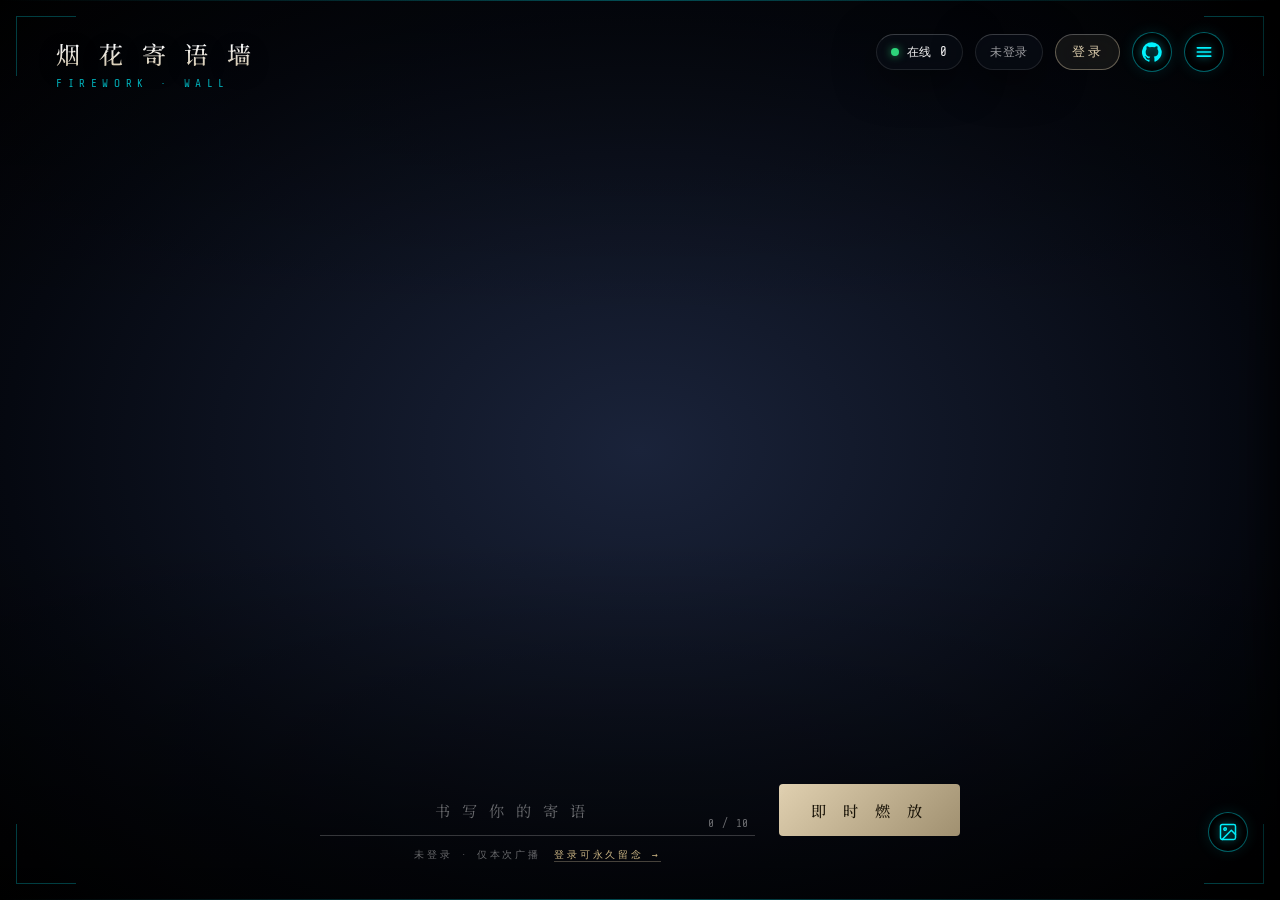
==== commit e0af0b88: "加入谷歌授权" ====
--- a/index.html
+++ b/index.html
@@ -39,7 +39,24 @@
     <div class="chip" id="loginChip">
       <span class="muted">未登录</span>
     </div>
-    <button id="loginBtn" class="btn-login" data-action="login">登录 GitHub</button>
+    <div class="login-wrap" id="loginWrap">
+      <button id="loginBtn" class="btn-login" data-action="login">登录</button>
+      <div class="login-menu" id="loginMenu" aria-hidden="true">
+        <button class="login-option" id="loginGoogleBtn">
+          <svg viewBox="0 0 24 24" xmlns="http://www.w3.org/2000/svg">
+            <path d="M22.56 12.25c0-.78-.07-1.53-.2-2.25H12v4.26h5.92c-.26 1.37-1.04 2.53-2.21 3.31v2.77h3.57c2.08-1.92 3.28-4.74 3.28-8.09z" fill="#4285F4"/>
+            <path d="M12 23c2.97 0 5.46-.98 7.28-2.66l-3.57-2.77c-.98.66-2.23 1.06-3.71 1.06-2.86 0-5.29-1.93-6.16-4.53H2.18v2.84C3.99 20.53 7.7 23 12 23z" fill="#34A853"/>
+            <path d="M5.84 14.09c-.22-.66-.35-1.36-.35-2.09s.13-1.43.35-2.09V7.07H2.18C1.43 8.55 1 10.22 1 12s.43 3.45 1.18 4.93l3.66-2.84z" fill="#FBBC05"/>
+            <path d="M12 5.38c1.62 0 3.06.56 4.21 1.64l3.15-3.15C17.45 2.09 14.97 1 12 1 7.7 1 3.99 3.47 2.18 7.07l3.66 2.84c.87-2.6 3.3-4.53 6.16-4.53z" fill="#EA4335"/>
+          </svg>
+          谷歌 登录
+        </button>
+        <button class="login-option" id="loginGithubBtn">
+          <svg viewBox="0 0 24 24" fill="currentColor"><path d="M12 .3a12 12 0 0 0-3.8 23.4c.6.1.8-.3.8-.6v-2c-3.3.7-4-1.6-4-1.6-.6-1.4-1.4-1.8-1.4-1.8-1.1-.7.1-.7.1-.7 1.2.1 1.9 1.2 1.9 1.2 1.1 1.8 2.8 1.3 3.5 1 .1-.8.4-1.3.8-1.6-2.7-.3-5.5-1.3-5.5-6 0-1.3.5-2.4 1.2-3.2-.1-.3-.5-1.5.1-3.2 0 0 1-.3 3.3 1.2a11.5 11.5 0 0 1 6 0c2.3-1.5 3.3-1.2 3.3-1.2.7 1.7.2 2.9.1 3.2.8.8 1.2 1.9 1.2 3.2 0 4.6-2.8 5.6-5.5 5.9.4.4.8 1.1.8 2.2v3.3c0 .3.2.7.8.6A12 12 0 0 0 12 .3"/></svg>
+          GitHub 登录
+        </button>
+      </div>
+    </div>
 
     <!-- GitHub 仓库链接 -->
     <a class="icon-btn" href="https://github.com/lililib/firework-wall" target="_blank" rel="noopener" title="GitHub Repository" aria-label="GitHub Repository">
--- a/style.css
+++ b/style.css
@@ -249,6 +249,68 @@
   filter: none;
 }
 
+/* 登录下拉容器 */
+.login-wrap {
+  position: relative;
+}
+.login-menu {
+  position: absolute;
+  top: calc(100% + 8px);
+  right: 0;
+  z-index: 10;
+  display: flex;
+  flex-direction: column;
+  gap: 6px;
+  padding: 8px;
+  min-width: 158px;
+  background: var(--bg-panel);
+  border: 1px solid var(--border-2);
+  border-top-color: var(--border-1);
+  border-radius: 14px;
+  backdrop-filter: blur(16px);
+  -webkit-backdrop-filter: blur(16px);
+  box-shadow: var(--shadow-deep);
+  opacity: 0;
+  transform: translateY(-6px) scale(0.97);
+  transform-origin: top right;
+  pointer-events: none;
+  transition: all 0.25s var(--ease);
+}
+.login-menu.open {
+  opacity: 1;
+  transform: translateY(0) scale(1);
+  pointer-events: auto;
+}
+.login-option {
+  display: flex;
+  align-items: center;
+  gap: 10px;
+  width: 100%;
+  padding: 9px 12px;
+  border: 1px solid transparent;
+  border-radius: 8px;
+  background: transparent;
+  color: var(--text-1);
+  font-family: var(--font-sans);
+  font-size: 0.82rem;
+  letter-spacing: 0.08rem;
+  text-align: left;
+  cursor: pointer;
+  transition: all 0.25s var(--ease);
+  white-space: nowrap;
+}
+.login-option:hover {
+  background: var(--gold-soft);
+  border-color: var(--gold-glow);
+  color: var(--gold-2);
+  padding-left: 16px;
+}
+.login-option svg {
+  width: 16px;
+  height: 16px;
+  flex-shrink: 0;
+}
+
 /* 登录按钮（金色文字按钮） */
 .btn-login {
   height: 36px;
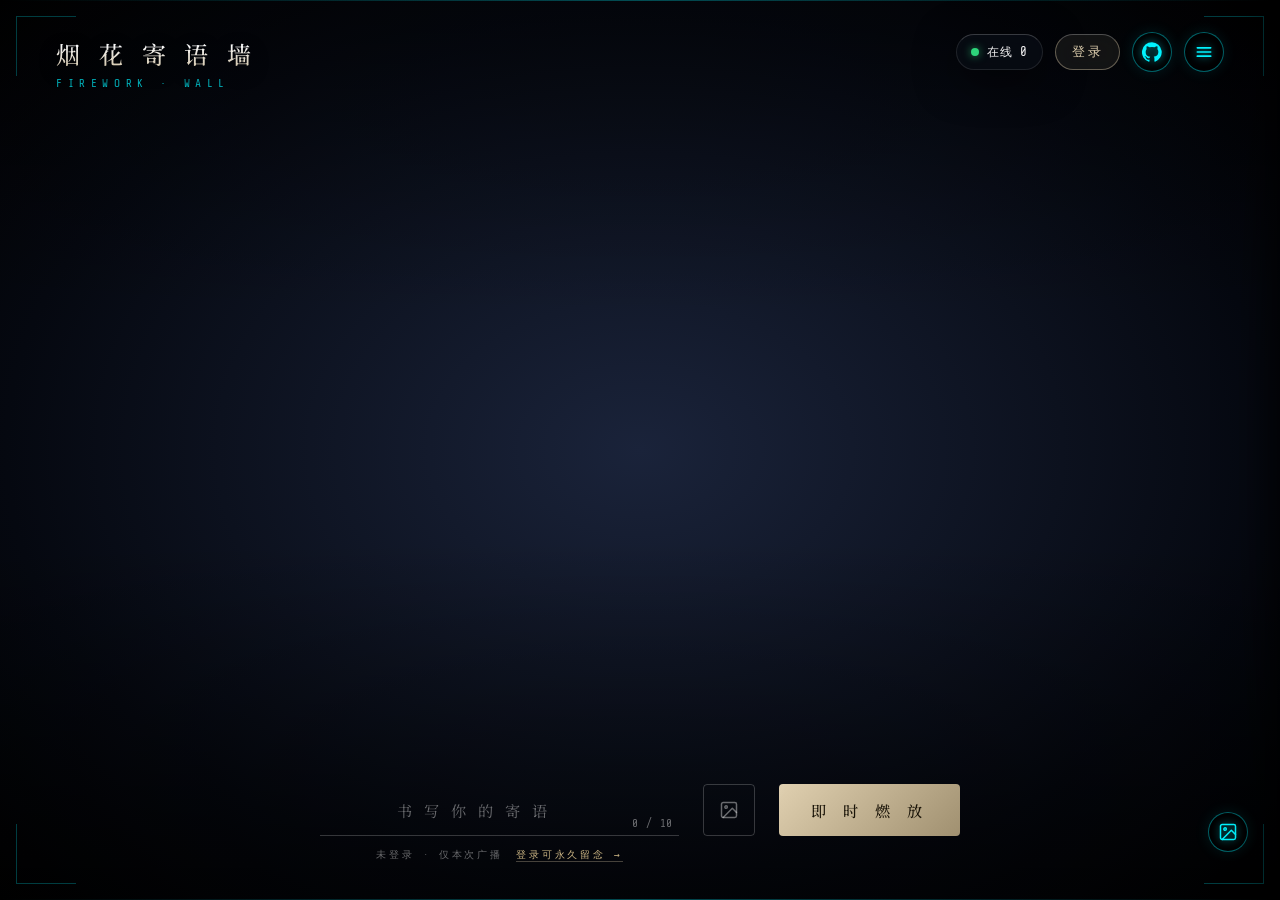
==== commit 2555018a: "错误需要回滚的" ====
--- a/index.html
+++ b/index.html
@@ -36,8 +36,17 @@
       <span class="dot"></span>
       <span>在线 <span id="onlineCount">0</span></span>
     </div>
-    <div class="chip" id="loginChip">
-      <span class="muted">未登录</span>
+    <div class="avatar-wrap" id="avatarWrap">
+      <div class="chip" id="loginChip"></div>
+      <button class="avatar-arrow" id="avatarArrow" aria-label="账户菜单">
+        <svg viewBox="0 0 24 24" fill="none" stroke="currentColor" stroke-width="2.5" stroke-linecap="round" stroke-linejoin="round"><polyline points="6 9 12 15 18 9"/></svg>
+      </button>
+      <div class="avatar-menu" id="avatarMenu" aria-hidden="true">
+        <button class="login-option" id="logoutBtn">
+          <svg viewBox="0 0 24 24" fill="none" stroke="currentColor" stroke-width="1.6" stroke-linecap="round" stroke-linejoin="round"><path d="M9 21H5a2 2 0 0 1-2-2V5a2 2 0 0 1 2-2h4"/><polyline points="16 17 21 12 16 7"/><line x1="21" y1="12" x2="9" y2="12"/></svg>
+          登出
+        </button>
+      </div>
     </div>
     <div class="login-wrap" id="loginWrap">
       <button id="loginBtn" class="btn-login" data-action="login">登录</button>
@@ -96,6 +105,15 @@
       <span class="input-counter" id="inputCounter">0 / 10</span>
       <p class="input-hint" id="hint">未登录 · 仅本次广播　<a href="javascript:document.getElementById('loginBtn').click()">登录可永久留念 →</a></p>
     </div>
+    <!-- 图片烟花：上传本地图片 -->
+    <label class="btn-img-upload" id="imageUploadBtn" title="图片烟花" aria-label="上传图片烟花">
+      <input type="file" id="imageInput" accept="image/*" style="display:none">
+      <svg viewBox="0 0 24 24" fill="none" stroke="currentColor" stroke-width="1.8" stroke-linecap="round" stroke-linejoin="round">
+        <rect x="3" y="3" width="18" height="18" rx="2"/>
+        <circle cx="8.5" cy="8.5" r="1.5"/>
+        <polyline points="21 15 16 10 5 21"/>
+      </svg>
+    </label>
     <button id="launchBtn" class="btn-launch">即 时 燃 放</button>
   </div>
 
--- a/style.css
+++ b/style.css
@@ -96,6 +96,8 @@
   width: 100%;
   height: 100%;
   z-index: 2;
+  /* 黑色背景 = 透明，彩色粒子叠加到 #sky 上；与 destination-out 方案视觉等效但颜色正确 */
+  mix-blend-mode: screen;
 }
 #textCanvas { display: none; }
 
@@ -249,10 +251,65 @@
   filter: none;
 }
 
+/* 头像区容器（登录后可见） */
+.avatar-wrap {
+  position: relative;
+  display: none;
+  align-items: center;
+  gap: 2px;
+}
+.avatar-wrap.visible { display: inline-flex; }
+
+.avatar-arrow {
+  width: 22px;
+  height: 22px;
+  padding: 0;
+  border: none;
+  border-radius: 50%;
+  background: transparent;
+  color: var(--gold-3);
+  cursor: pointer;
+  display: inline-flex;
+  align-items: center;
+  justify-content: center;
+  transition: color 0.3s var(--ease), transform 0.3s var(--ease);
+  opacity: 0.7;
+}
+.avatar-arrow:hover { opacity: 1; color: var(--gold-2); }
+.avatar-arrow.is-open { transform: rotate(180deg); color: var(--gold-2); opacity: 1; }
+.avatar-arrow svg { width: 12px; height: 12px; }
+
+.avatar-menu {
+  position: absolute;
+  top: calc(100% + 8px);
+  right: 0;
+  z-index: 10;
+  padding: 8px;
+  min-width: 110px;
+  background: var(--bg-panel);
+  border: 1px solid var(--border-2);
+  border-top-color: var(--border-1);
+  border-radius: 14px;
+  backdrop-filter: blur(16px);
+  -webkit-backdrop-filter: blur(16px);
+  box-shadow: var(--shadow-deep);
+  opacity: 0;
+  transform: translateY(-6px) scale(0.97);
+  transform-origin: top right;
+  pointer-events: none;
+  transition: all 0.25s var(--ease);
+}
+.avatar-menu.open {
+  opacity: 1;
+  transform: translateY(0) scale(1);
+  pointer-events: auto;
+}
+
 /* 登录下拉容器 */
 .login-wrap {
   position: relative;
 }
+.login-wrap.is-hidden { display: none; }
 .login-menu {
   position: absolute;
   top: calc(100% + 8px);
@@ -485,6 +542,28 @@
 }
 .btn-launch:active { transform: translateY(0); }
 
+/* 图片烟花上传按钮 */
+.btn-img-upload {
+  display: flex;
+  align-items: center;
+  justify-content: center;
+  width: 52px;
+  height: 52px;
+  flex-shrink: 0;
+  border: 1px solid var(--border-1);
+  border-radius: 4px;
+  background: transparent;
+  color: var(--text-3);
+  cursor: pointer;
+  transition: all 0.3s var(--ease);
+}
+.btn-img-upload svg { width: 20px; height: 20px; }
+.btn-img-upload:hover {
+  border-color: var(--gold-3);
+  color: var(--gold-3);
+  transform: translateY(-2px);
+}
+
 /* 提示文字：放在 input-wrap 内 absolute 定位，自然居中于输入框（而非整个 input-zone） */
 .input-hint {
   position: absolute;
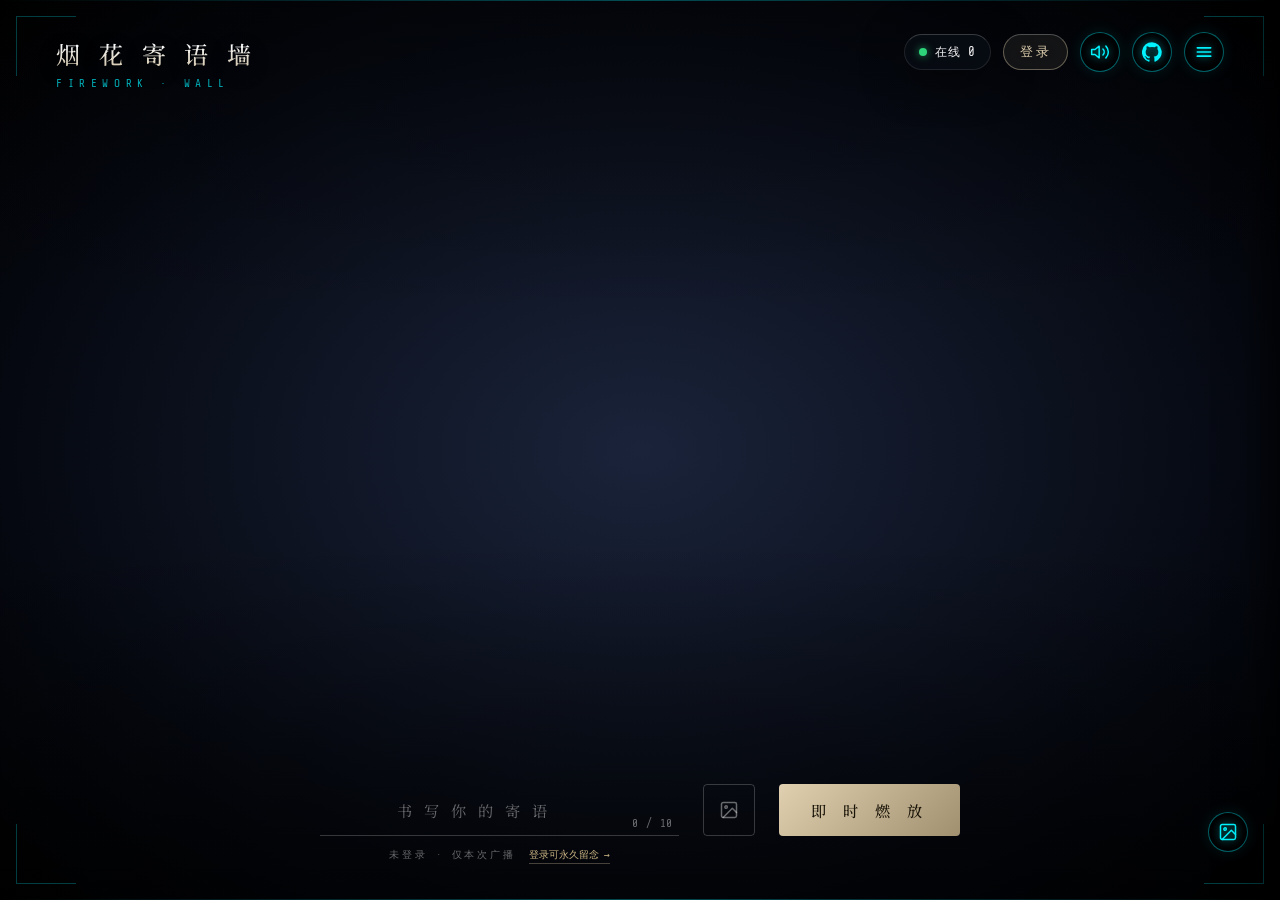
==== commit 218cc645: "烟花数量优化" ====
--- a/index.html
+++ b/index.html
@@ -67,6 +67,20 @@
       </div>
     </div>
 
+    <!-- 音效开关 -->
+    <button class="icon-btn" id="soundBtn" aria-label="关闭音效" title="关 闭 音 效">
+      <svg class="icon-sound-on" viewBox="0 0 24 24" fill="none" stroke="currentColor" stroke-width="1.8" stroke-linecap="round" stroke-linejoin="round">
+        <polygon points="11 5 6 9 2 9 2 15 6 15 11 19 11 5"/>
+        <path d="M15.54 8.46a5 5 0 0 1 0 7.07"/>
+        <path d="M19.07 4.93a10 10 0 0 1 0 14.14"/>
+      </svg>
+      <svg class="icon-sound-off" viewBox="0 0 24 24" fill="none" stroke="currentColor" stroke-width="1.8" stroke-linecap="round" stroke-linejoin="round">
+        <polygon points="11 5 6 9 2 9 2 15 6 15 11 19 11 5"/>
+        <line x1="23" y1="9" x2="17" y2="15"/>
+        <line x1="17" y1="9" x2="23" y2="15"/>
+      </svg>
+    </button>
+
     <!-- GitHub 仓库链接 -->
     <a class="icon-btn" href="https://github.com/lililib/firework-wall" target="_blank" rel="noopener" title="GitHub Repository" aria-label="GitHub Repository">
       <svg viewBox="0 0 24 24" fill="currentColor"><path d="M12 .3a12 12 0 0 0-3.8 23.4c.6.1.8-.3.8-.6v-2c-3.3.7-4-1.6-4-1.6-.6-1.4-1.4-1.8-1.4-1.8-1.1-.7.1-.7.1-.7 1.2.1 1.9 1.2 1.9 1.2 1.1 1.8 2.8 1.3 3.5 1 .1-.8.4-1.3.8-1.6-2.7-.3-5.5-1.3-5.5-6 0-1.3.5-2.4 1.2-3.2-.1-.3-.5-1.5.1-3.2 0 0 1-.3 3.3 1.2a11.5 11.5 0 0 1 6 0c2.3-1.5 3.3-1.2 3.3-1.2.7 1.7.2 2.9.1 3.2.8.8 1.2 1.9 1.2 3.2 0 4.6-2.8 5.6-5.5 5.9.4.4.8 1.1.8 2.2v3.3c0 .3.2.7.8.6A12 12 0 0 0 12 .3"/></svg>
@@ -85,15 +99,15 @@
   <!-- ===== 操作下拉 ===== -->
   <div class="action-menu" id="actionMenu" role="menu" aria-hidden="true">
     <button id="replayAllBtn" type="button">
-      <svg class="menu-ico" viewBox="0 0 24 24" fill="none" stroke="currentColor" stroke-width="1.6" stroke-linecap="round" stroke-linejoin="round"><polyline points="1 4 1 10 7 10"/><polyline points="23 20 23 14 17 14"/><path d="M20.49 9A9 9 0 0 0 5.64 5.64L1 10m22 4l-4.64 4.36A9 9 0 0 1 3.51 15"/></svg>
+      <svg class="menu-ico" aria-hidden="true" viewBox="0 0 24 24" fill="none" stroke="currentColor" stroke-width="1.6" stroke-linecap="round" stroke-linejoin="round"><polyline points="1 4 1 10 7 10"/><polyline points="23 20 23 14 17 14"/><path d="M20.49 9A9 9 0 0 0 5.64 5.64L1 10m22 4l-4.64 4.36A9 9 0 0 1 3.51 15"/></svg>
       <span>重放所有寄语</span>
     </button>
     <button id="replayMineBtn" type="button" disabled title="登录后可见">
-      <svg class="menu-ico" viewBox="0 0 24 24" fill="none" stroke="currentColor" stroke-width="1.6" stroke-linecap="round" stroke-linejoin="round"><path d="M20 21v-2a4 4 0 0 0-4-4H8a4 4 0 0 0-4 4v2"/><circle cx="12" cy="7" r="4"/></svg>
+      <svg class="menu-ico" aria-hidden="true" viewBox="0 0 24 24" fill="none" stroke="currentColor" stroke-width="1.6" stroke-linecap="round" stroke-linejoin="round"><path d="M20 21v-2a4 4 0 0 0-4-4H8a4 4 0 0 0-4 4v2"/><circle cx="12" cy="7" r="4"/></svg>
       <span>重放自己的烟花</span>
     </button>
     <button id="wallBtn" type="button">
-      <svg class="menu-ico" viewBox="0 0 24 24" fill="none" stroke="currentColor" stroke-width="1.6" stroke-linecap="round" stroke-linejoin="round"><path d="M14 2H6a2 2 0 0 0-2 2v16a2 2 0 0 0 2 2h12a2 2 0 0 0 2-2V8z"/><polyline points="14 2 14 8 20 8"/><line x1="8" y1="13" x2="16" y2="13"/><line x1="8" y1="17" x2="16" y2="17"/></svg>
+      <svg class="menu-ico" aria-hidden="true" viewBox="0 0 24 24" fill="none" stroke="currentColor" stroke-width="1.6" stroke-linecap="round" stroke-linejoin="round"><path d="M14 2H6a2 2 0 0 0-2 2v16a2 2 0 0 0 2 2h12a2 2 0 0 0 2-2V8z"/><polyline points="14 2 14 8 20 8"/><line x1="8" y1="13" x2="16" y2="13"/><line x1="8" y1="17" x2="16" y2="17"/></svg>
       <span>留言墙</span>
     </button>
   </div>
@@ -103,7 +117,7 @@
     <div class="elegant-input-wrap">
       <input type="text" id="messageInput" class="elegant-input" placeholder="书 写 你 的 寄 语" maxlength="10" autocomplete="off">
       <span class="input-counter" id="inputCounter">0 / 10</span>
-      <p class="input-hint" id="hint">未登录 · 仅本次广播　<a href="javascript:document.getElementById('loginBtn').click()">登录可永久留念 →</a></p>
+      <p class="input-hint" id="hint">未登录 · 仅本次广播　<button class="inline-link" id="hintLoginLink">登录可永久留念 →</button></p>
     </div>
     <!-- 图片烟花：上传本地图片 -->
     <label class="btn-img-upload" id="imageUploadBtn" title="图片烟花" aria-label="上传图片烟花">
--- a/style.css
+++ b/style.css
@@ -96,8 +96,6 @@
   width: 100%;
   height: 100%;
   z-index: 2;
-  /* 黑色背景 = 透明，彩色粒子叠加到 #sky 上；与 destination-out 方案视觉等效但颜色正确 */
-  mix-blend-mode: screen;
 }
 #textCanvas { display: none; }
 
@@ -250,6 +248,12 @@
   transform: rotate(180deg);
   filter: none;
 }
+
+/* 音效按钮：默认显示 on 图标，muted 时切换为 off */
+#soundBtn .icon-sound-off { display: none; }
+#soundBtn.muted .icon-sound-on  { display: none; }
+#soundBtn.muted .icon-sound-off { display: block; }
+#soundBtn.muted { opacity: 0.5; }
 
 /* 头像区容器（登录后可见） */
 .avatar-wrap {
@@ -578,7 +582,8 @@
   color: var(--text-3);
   pointer-events: none;
 }
-.input-hint a {
+.input-hint a,
+.input-hint .inline-link {
   color: var(--gold-3);
   text-decoration: none;
   border-bottom: 1px solid rgba(224, 208, 176, 0.3);
@@ -586,7 +591,18 @@
   transition: color 0.3s var(--ease);
   pointer-events: auto;
 }
-.input-hint a:hover { color: var(--gold-1); border-bottom-color: var(--gold-2); }
+/* inline-link：去掉按钮默认样式，视觉同超链接 / Button styled as inline link */
+.inline-link {
+  background: none;
+  border: none;
+  border-bottom: 1px solid rgba(224, 208, 176, 0.3);
+  padding: 0 0 1px;
+  margin: 0;
+  font: inherit;
+  cursor: pointer;
+}
+.input-hint a:hover,
+.input-hint .inline-link:hover { color: var(--gold-1); border-bottom-color: var(--gold-2); }
 
 /* ---------- 右下场景切换 Dock ---------- */
 .theme-dock-container {
